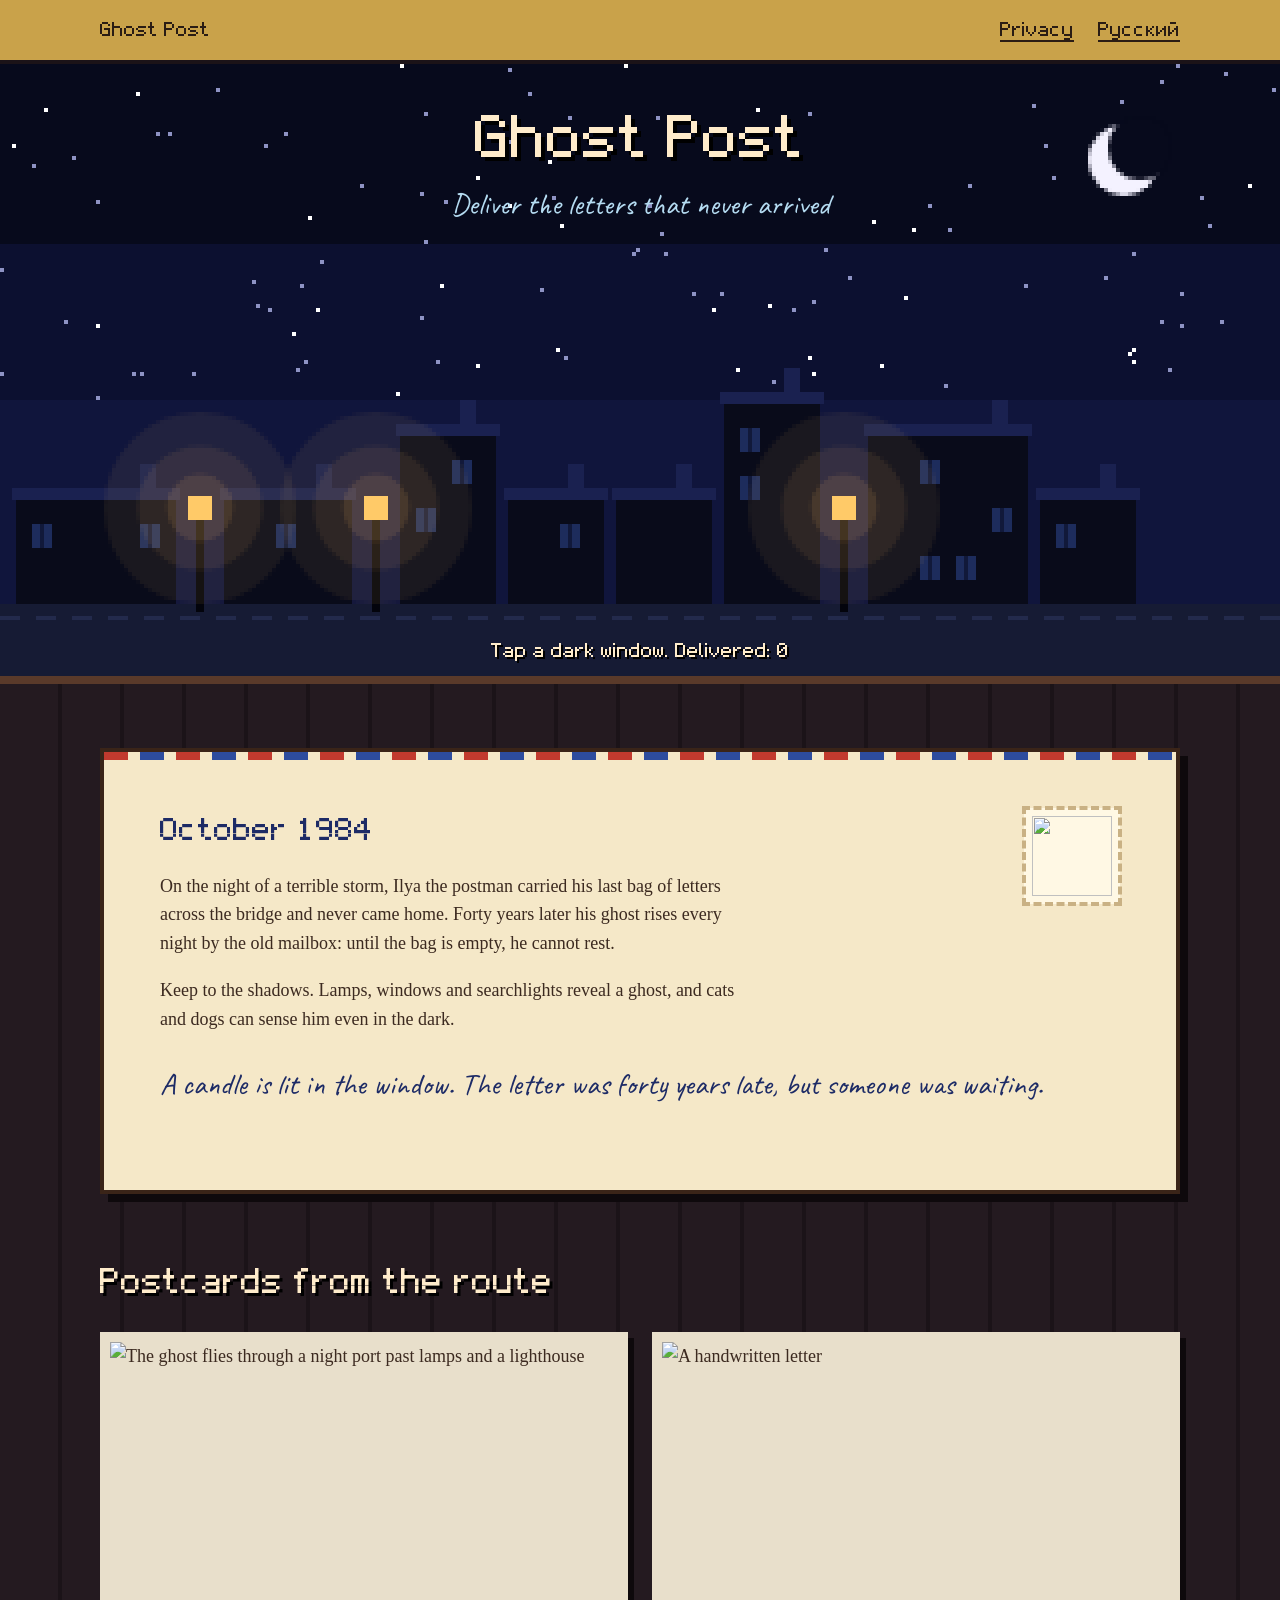
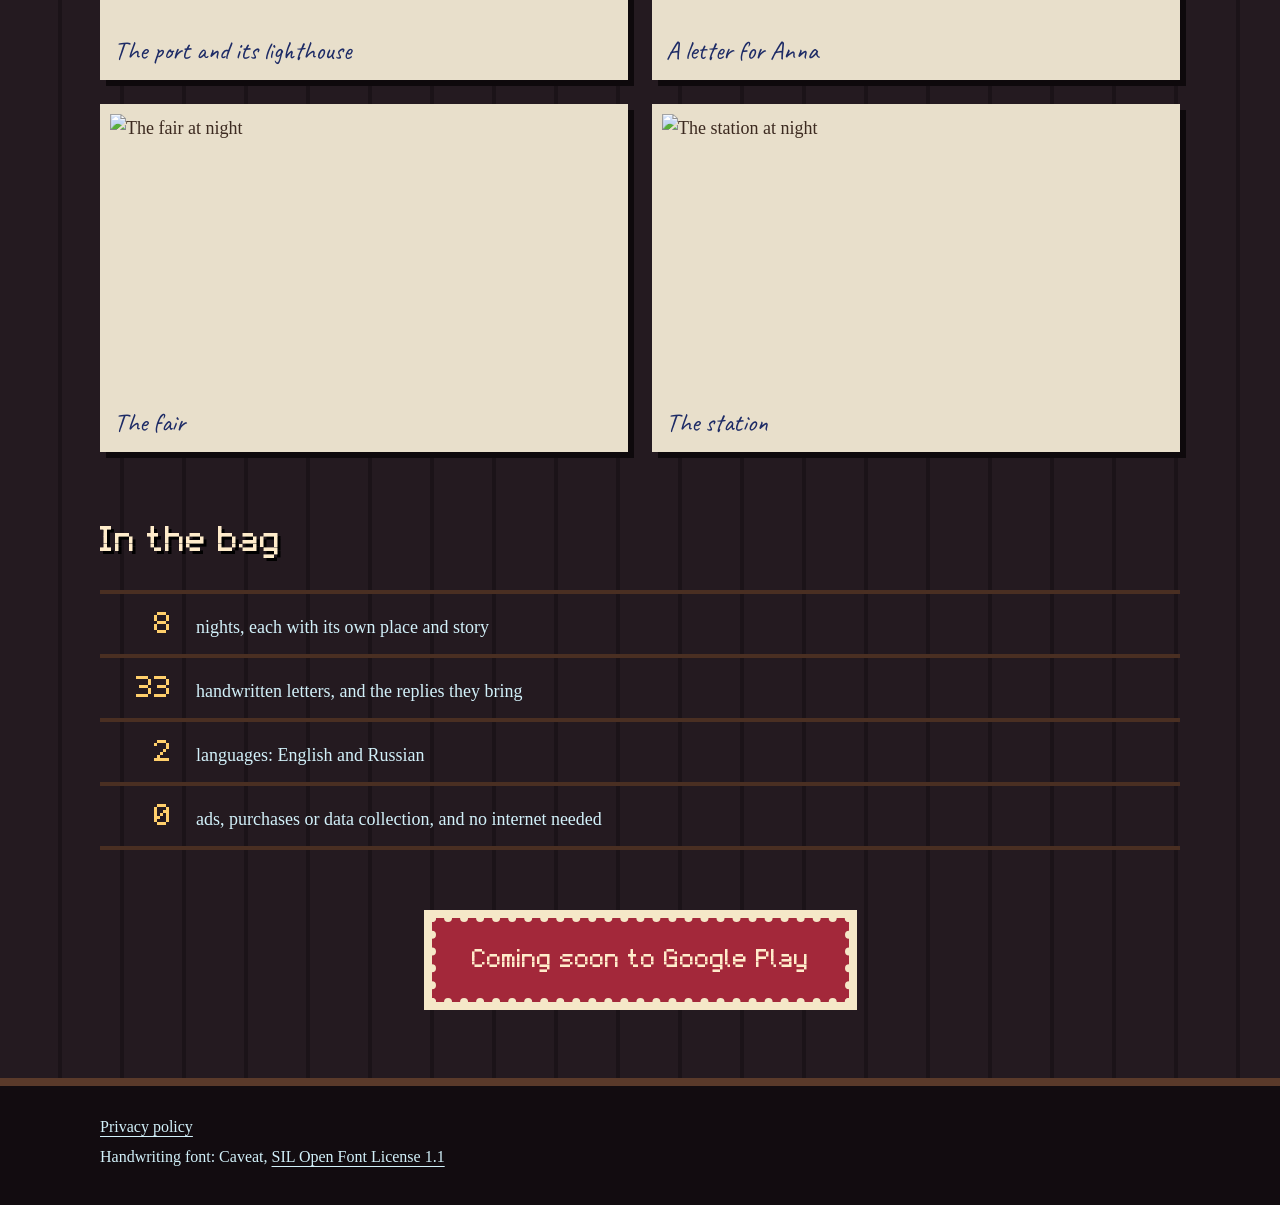
==== index.html @ e657dbdd "Add files via upload" ====
<!doctype html>
<html lang="ru" data-lang="ru">
<head>
<meta charset="utf-8">
<meta name="viewport" content="width=device-width, initial-scale=1">
<title>Призрачная почта · Ghost Post</title>
<meta name="description" content="Пиксельная игра про призрака почтальона: доставь письма, которые не дошли сорок лет назад.">
<link rel="icon" href="img/icon_512.png">
<link rel="stylesheet" href="style.css">
</head>
<body>
<header class="bar pix"><div class="wrap">
  <a class="name" href="index.html"><span class="ru">Призрачная почта</span><span class="en" lang="en">Ghost Post</span></a>
  <a href="privacy.html"><span class="ru">Конфиденциальность</span><span class="en" lang="en">Privacy</span></a>
  <button type="button" id="lang"><span class="ru" lang="en">English</span><span class="en" lang="ru">Русский</span></button>
</div></header>

<main>
<div class="hero">
  <canvas id="town" aria-hidden="true"></canvas>
  <div class="hero-text">
    <h1><span class="ru">Призрачная почта</span><span class="en" lang="en">Ghost Post</span></h1>
    <p><span class="ru">Доставь письма, которые так и не дошли</span><span class="en" lang="en">Deliver the letters that never arrived</span></p>
  </div>
  <p class="hint pix"><span class="ru">Нажми на тёмное окно. Доставлено: <span class="n">0</span></span><span class="en" lang="en">Tap a dark window. Delivered: <span class="n">0</span></span></p>
</div>

<div class="wrap">
<article class="letter">
  <div class="stamp"><img src="img/icon_512.png" alt=""></div>
  <div class="ru">
    <h2>Октябрь 1984</h2>
    <p>В ночь страшной бури почтальон Илья нёс через мост последнюю сумку писем и не вернулся. Прошло сорок лет. Каждую ночь у старого почтового ящика появляется его призрак: пока сумка не опустеет, ему нет покоя.</p>
    <p>Прячься в тени. Свет фонарей, окон и прожекторов проявляет призрака, а кошки и собаки чуют его даже в темноте.</p>
    <p class="hand">В окне зажглась свеча. Письмо опоздало на сорок лет, но его ждали.</p>
  </div>
  <div class="en" lang="en">
    <h2>October 1984</h2>
    <p>On the night of a terrible storm, Ilya the postman carried his last bag of letters across the bridge and never came home. Forty years later his ghost rises every night by the old mailbox: until the bag is empty, he cannot rest.</p>
    <p>Keep to the shadows. Lamps, windows and searchlights reveal a ghost, and cats and dogs can sense him even in the dark.</p>
    <p class="hand">A candle is lit in the window. The letter was forty years late, but someone was waiting.</p>
  </div>
</article>

<section>
  <h2><span class="ru">Открытки с маршрута</span><span class="en" lang="en">Postcards from the route</span></h2>
  <div class="shots ru">
    <figure><img src="img/ru_2_port.png" width="1440" height="810" loading="lazy" alt="Призрак летит по ночному порту мимо фонарей и маяка"><figcaption>Порт с маяком</figcaption></figure>
    <figure><img src="img/ru_3_letter.png" width="1440" height="810" loading="lazy" alt="Письмо, написанное от руки"><figcaption>Письмо для Анны</figcaption></figure>
    <figure><img src="img/ru_4_fair.png" width="1440" height="810" loading="lazy" alt="Ночная ярмарка"><figcaption>Ярмарка</figcaption></figure>
    <figure><img src="img/ru_6_station.png" width="1440" height="810" loading="lazy" alt="Ночной вокзал"><figcaption>Вокзал</figcaption></figure>
  </div>
  <div class="shots en" lang="en">
    <figure><img src="img/en_2_port.png" width="1440" height="810" loading="lazy" alt="The ghost flies through a night port past lamps and a lighthouse"><figcaption>The port and its lighthouse</figcaption></figure>
    <figure><img src="img/en_3_letter.png" width="1440" height="810" loading="lazy" alt="A handwritten letter"><figcaption>A letter for Anna</figcaption></figure>
    <figure><img src="img/en_4_fair.png" width="1440" height="810" loading="lazy" alt="The fair at night"><figcaption>The fair</figcaption></figure>
    <figure><img src="img/en_6_station.png" width="1440" height="810" loading="lazy" alt="The station at night"><figcaption>The station</figcaption></figure>
  </div>
</section>

<section>
  <h2><span class="ru">Что в сумке</span><span class="en" lang="en">In the bag</span></h2>
  <ul class="facts ru">
    <li><b>8</b><span>ночей, у каждой своё место и своя история</span></li>
    <li><b>33</b><span>письма от руки и ответы адресатов</span></li>
    <li><b>2</b><span>языка: русский и английский</span></li>
    <li><b>0</b><span>рекламы, покупок и сбора данных, интернет не нужен</span></li>
  </ul>
  <ul class="facts en" lang="en">
    <li><b>8</b><span>nights, each with its own place and story</span></li>
    <li><b>33</b><span>handwritten letters, and the replies they bring</span></li>
    <li><b>2</b><span>languages: English and Russian</span></li>
    <li><b>0</b><span>ads, purchases or data collection, and no internet needed</span></li>
  </ul>
</section>

<!-- Когда игра выйдет, замени span на ссылку: <a class="soon pix" href="ССЫЛКА">…</a> -->
<span class="soon pix"><span class="ru">Скоро в Google Play</span><span class="en" lang="en">Coming soon to Google Play</span></span>
</div>
</main>

<footer><div class="wrap">
  <p><a href="privacy.html"><span class="ru">Политика конфиденциальности</span><span class="en" lang="en">Privacy policy</span></a></p>
  <p><span class="ru">Рукописный шрифт</span><span class="en" lang="en">Handwriting font</span>: Caveat, <a href="https://openfontlicense.org">SIL Open Font License 1.1</a></p>
</div></footer>
<script src="site.js"></script>
</body>
</html>
---- style.css ----
@font-face { font-family: GhostPix; src: url(ghostpix.ttf); font-display: swap; }
@font-face { font-family: Caveat; src: url(caveat.ttf); font-display: swap; }
:root {
  --night: #070a1c; --sky: #10133a; --wood: #241a20; --plank: #2e2229;
  --paper: #f5e8c8; --line: #c9b184; --ink: #1d2b66; --text: #3c2a20;
  --gold: #c9a24a; --lamp: #ffcf6b; --ghost: #d2f1fa; --wax: #a3283a; --air: #2d4c9e;
}
* { box-sizing: border-box; }
html { color-scheme: dark; scroll-behavior: smooth; }
body {
  margin: 0; color: var(--ghost); font: 18px/1.6 Georgia, "Times New Roman", serif;
  background: repeating-linear-gradient(90deg, var(--wood) 0 58px, #1b1318 58px 62px);
}
h1, h2, h3, .pix { font-family: GhostPix, monospace; font-weight: 400; line-height: 1.2; }
a { color: inherit; text-underline-offset: 4px; }
:focus-visible { outline: 4px solid var(--lamp); outline-offset: 4px; }
[lang][hidden] { display: none; }
html[data-lang=ru] .en, html[data-lang=en] .ru { display: none; }
.wrap { width: min(1080px, 100% - 32px); margin-inline: auto; }

.bar { background: var(--gold); color: #2a1c14; border-bottom: 4px solid #1b1318; }
.bar .wrap { display: flex; flex-wrap: wrap; align-items: center; gap: 4px 24px; min-height: 60px; font-size: 24px; }
.bar .name { margin-right: auto; text-decoration: none; }
.bar a, .bar button { padding: 8px 0; }
.bar button { font: inherit; color: inherit; background: none; border: 0; cursor: pointer; text-decoration: underline; text-underline-offset: 4px; }

.hero { position: relative; background: var(--night); border-bottom: 8px solid #5a3a2a; overflow: hidden; }
.hero canvas { display: block; width: 100%; height: clamp(440px, 68vh, 620px); image-rendering: pixelated; cursor: pointer; touch-action: pan-y; }
.hero-text { position: absolute; inset: 32px 0 auto; pointer-events: none; text-align: center; padding-inline: 16px; }
h1 { margin: 0; font-size: clamp(36px, 7vw, 72px); color: #ffeccb; text-shadow: 4px 4px 0 #000; }
.hero-text p { margin: 4px 0 0; font: 30px/1.2 Caveat, cursive; color: #b5dcf2; }
.hint { position: absolute; inset: auto 0 10px; margin: 0; text-align: center; font-size: 24px; pointer-events: none; color: #ffeccb; text-shadow: 2px 2px 0 #000; padding-inline: 16px; }

.letter {
  position: relative; background: var(--paper); color: var(--text); border: 4px solid #3a2418;
  padding: clamp(24px, 5vw, 56px); margin-block: 64px; box-shadow: 8px 8px 0 #0e090c;
}
.letter::before, .air { background-image: repeating-linear-gradient(90deg, #c23a2e 0 24px, var(--paper) 24px 36px, var(--air) 36px 60px, var(--paper) 60px 72px); }
.letter::before { content: ""; position: absolute; inset: 0 0 auto; height: 8px; }
.letter h1, .letter h2 { color: var(--ink); text-shadow: none; margin: 0 0 16px; font-size: clamp(26px, 5vw, 38px); }
.letter p { max-width: 66ch; }
.hand { font: 30px/1.35 Caveat, cursive; color: var(--ink); }
.stamp { float: right; width: 96px; height: 96px; margin: 0 0 16px 24px; padding: 8px; background: #fff8e4; outline: 4px dashed var(--line); outline-offset: -2px; }
.stamp img { width: 100%; height: 100%; image-rendering: pixelated; display: block; }

.shots { display: grid; grid-template-columns: repeat(2, 1fr); gap: 24px; margin-block: 24px 64px; }
.shots figure { margin: 0; background: #e8dfcb; color: var(--text); padding: 10px 10px 6px; box-shadow: 6px 6px 0 #0e090c; }
.shots img { width: 100%; height: auto; display: block; }
.shots figcaption { font: 26px/1.3 Caveat, cursive; padding: 6px 4px; color: var(--ink); }
section > h2 { font-size: clamp(28px, 5vw, 42px); color: #ffeccb; text-shadow: 3px 3px 0 #000; margin: 64px 0 0; }

.facts { list-style: none; margin: 24px 0 64px; padding: 0; border-top: 4px solid #4a2f22; }
.facts li { display: flex; gap: 24px; align-items: baseline; padding: 12px 0; border-bottom: 4px solid #4a2f22; }
.facts b { flex: 0 0 72px; font: 36px/1 GhostPix, monospace; color: var(--lamp); text-align: right; }

.soon { display: block; width: fit-content; max-width: 100%; margin: 0 auto 72px; padding: 20px 36px; background: var(--wax); color: #ffeccb; font-size: 30px; text-align: center; border: 8px dotted var(--paper); outline: 8px solid var(--paper); outline-offset: -4px; }
footer { border-top: 8px solid #5a3a2a; background: #120c10; padding: 24px 0 32px; font-size: 16px; }
footer p { margin: 4px 0; }
.policy h3 { font-size: 24px; margin: 28px 0 4px; color: var(--wax); }
.policy p { margin: 4px 0 0; }
@media (max-width: 640px) {
  .shots { grid-template-columns: 1fr; }
  .stamp { width: 72px; height: 72px; }
  .policy .stamp { display: none; }
  .bar .wrap { font-size: 20px; column-gap: 14px; }
  .facts b { flex-basis: 48px; }
  .bar .wrap { padding-block: 6px; }
}
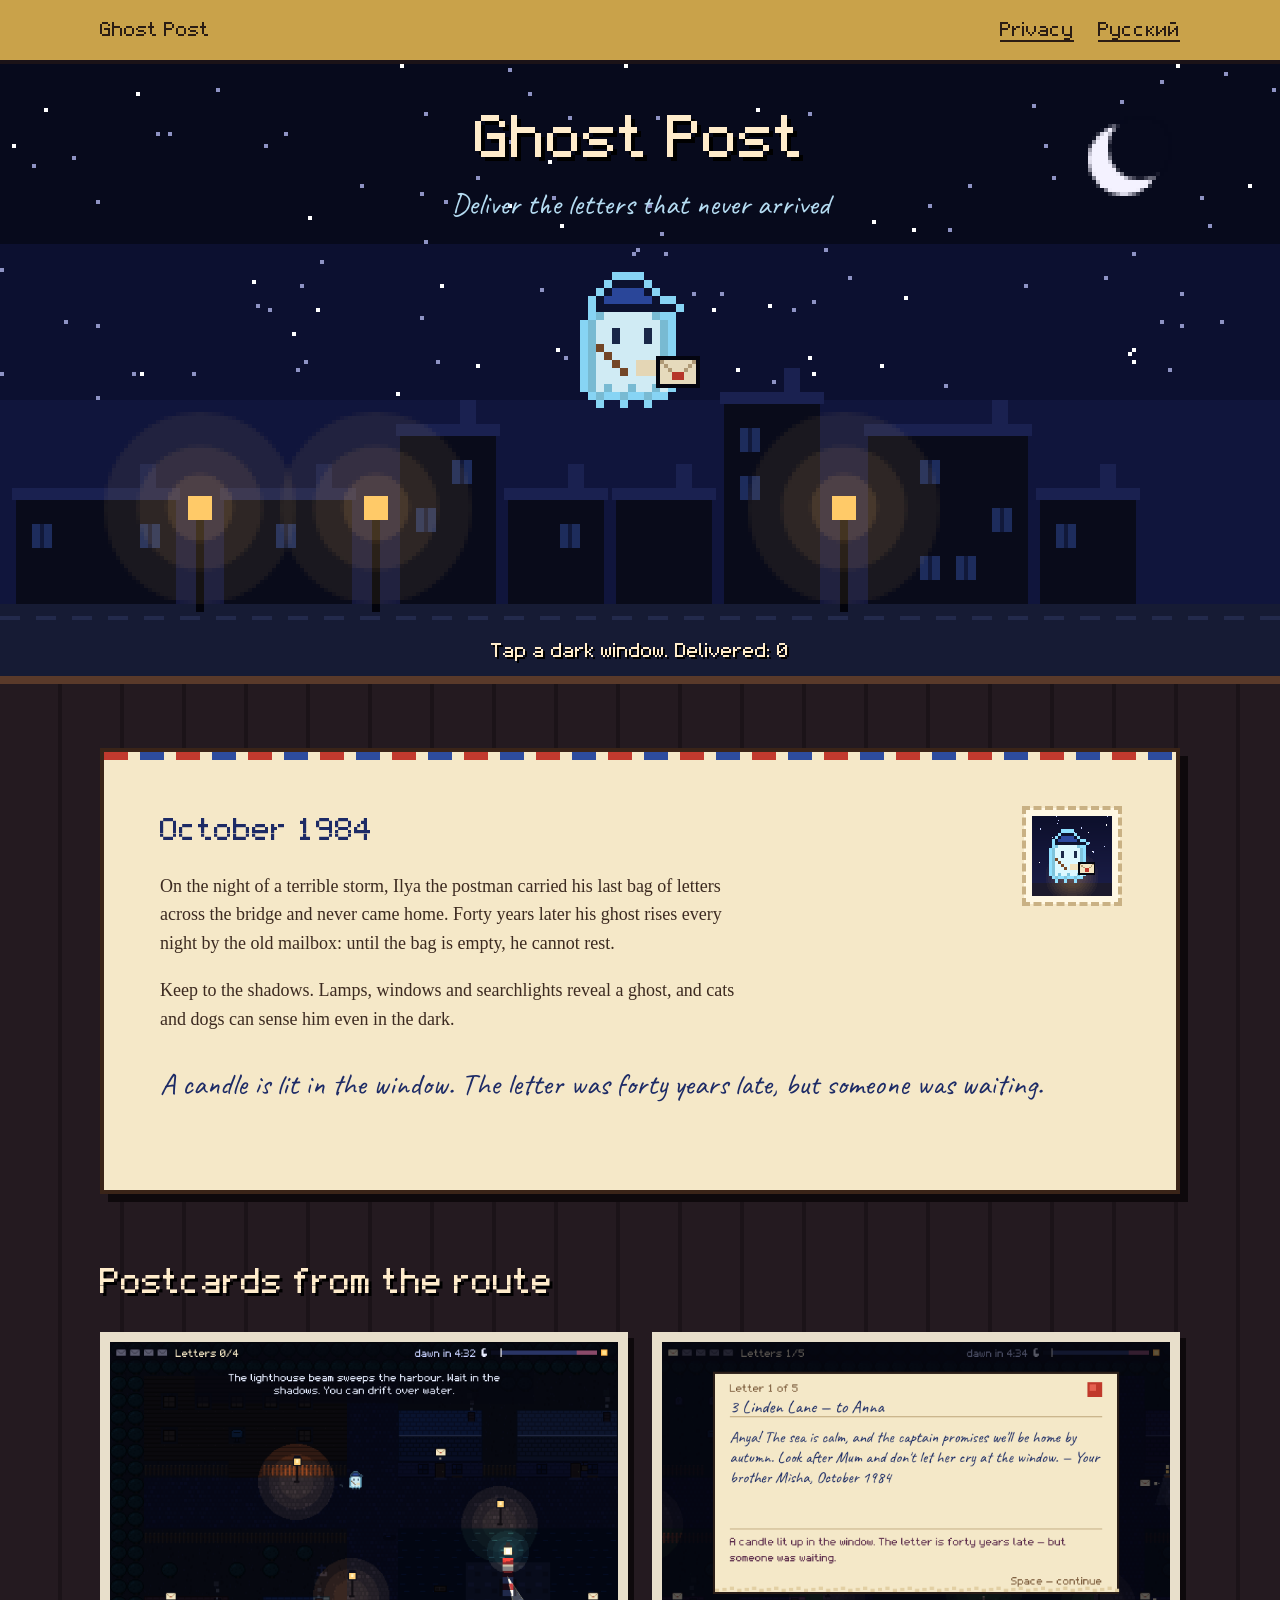
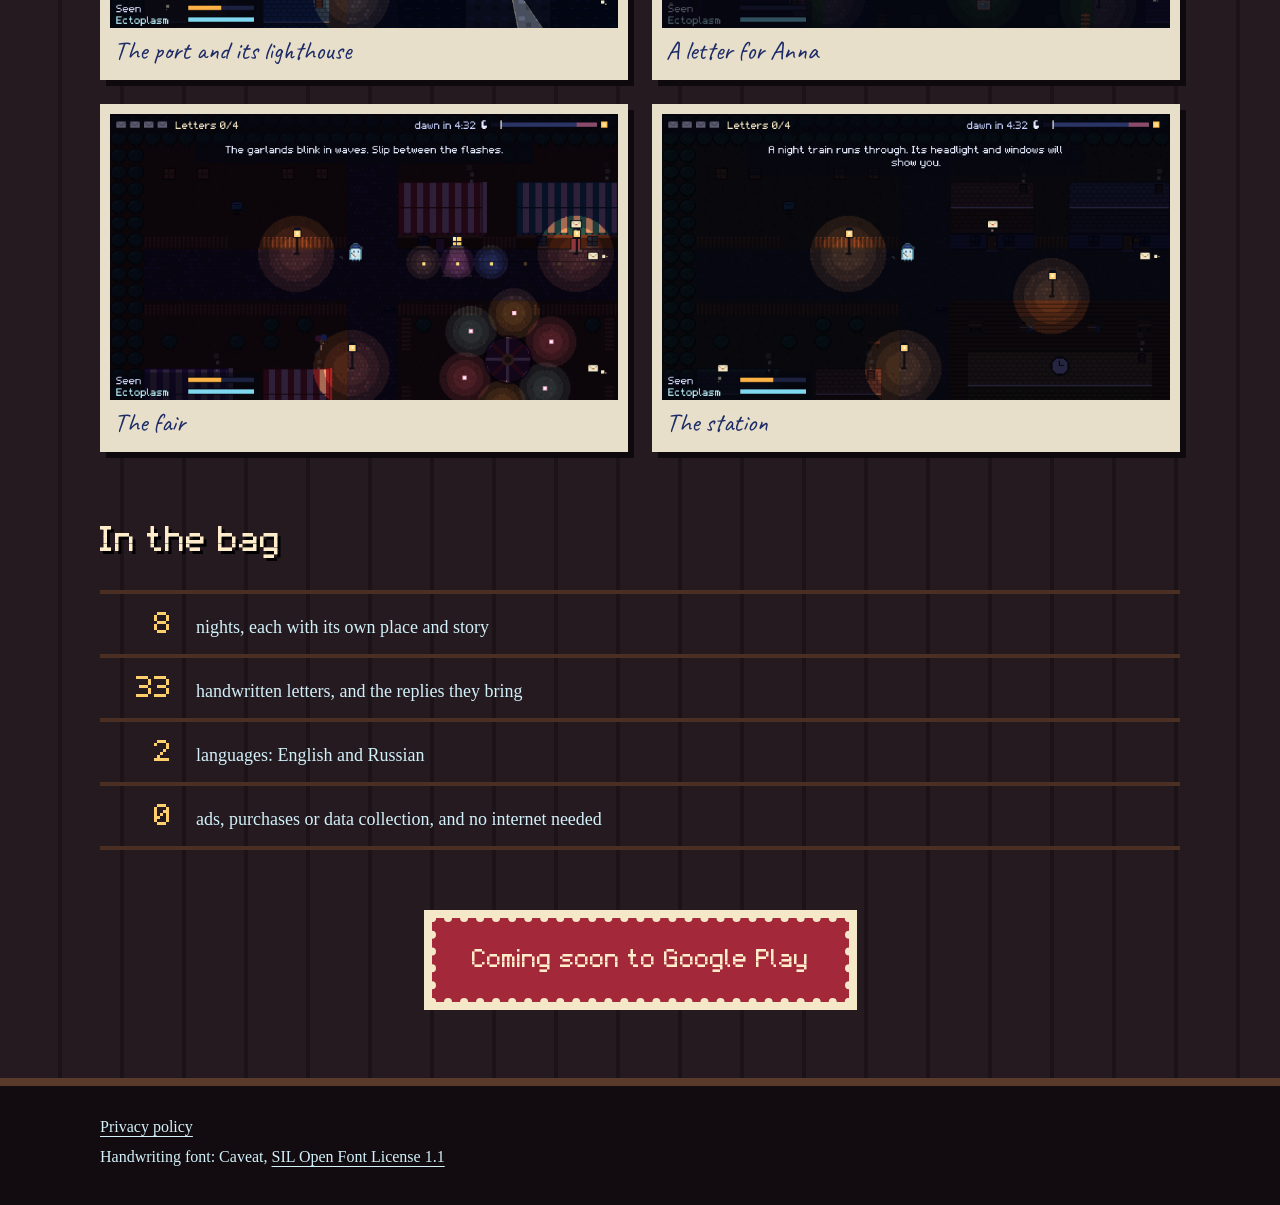
==== commit 4fb772ad: "Add files via upload" ====
--- a/index.html
+++ b/index.html
@@ -5,7 +5,7 @@
 <meta name="viewport" content="width=device-width, initial-scale=1">
 <title>Призрачная почта · Ghost Post</title>
 <meta name="description" content="Пиксельная игра про призрака почтальона: доставь письма, которые не дошли сорок лет назад.">
-<link rel="icon" href="img/icon_512.png">
+<link rel="icon" href="icon_512.png">
 <link rel="stylesheet" href="style.css">
 </head>
 <body>
@@ -27,7 +27,7 @@
 
 <div class="wrap">
 <article class="letter">
-  <div class="stamp"><img src="img/icon_512.png" alt=""></div>
+  <div class="stamp"><img src="icon_512.png" alt=""></div>
   <div class="ru">
     <h2>Октябрь 1984</h2>
     <p>В ночь страшной бури почтальон Илья нёс через мост последнюю сумку писем и не вернулся. Прошло сорок лет. Каждую ночь у старого почтового ящика появляется его призрак: пока сумка не опустеет, ему нет покоя.</p>
@@ -45,16 +45,16 @@
 <section>
   <h2><span class="ru">Открытки с маршрута</span><span class="en" lang="en">Postcards from the route</span></h2>
   <div class="shots ru">
-    <figure><img src="img/ru_2_port.png" width="1440" height="810" loading="lazy" alt="Призрак летит по ночному порту мимо фонарей и маяка"><figcaption>Порт с маяком</figcaption></figure>
-    <figure><img src="img/ru_3_letter.png" width="1440" height="810" loading="lazy" alt="Письмо, написанное от руки"><figcaption>Письмо для Анны</figcaption></figure>
-    <figure><img src="img/ru_4_fair.png" width="1440" height="810" loading="lazy" alt="Ночная ярмарка"><figcaption>Ярмарка</figcaption></figure>
-    <figure><img src="img/ru_6_station.png" width="1440" height="810" loading="lazy" alt="Ночной вокзал"><figcaption>Вокзал</figcaption></figure>
+    <figure><img src="ru_2_port.png" width="1440" height="810" loading="lazy" alt="Призрак летит по ночному порту мимо фонарей и маяка"><figcaption>Порт с маяком</figcaption></figure>
+    <figure><img src="ru_3_letter.png" width="1440" height="810" loading="lazy" alt="Письмо, написанное от руки"><figcaption>Письмо для Анны</figcaption></figure>
+    <figure><img src="ru_4_fair.png" width="1440" height="810" loading="lazy" alt="Ночная ярмарка"><figcaption>Ярмарка</figcaption></figure>
+    <figure><img src="ru_6_station.png" width="1440" height="810" loading="lazy" alt="Ночной вокзал"><figcaption>Вокзал</figcaption></figure>
   </div>
   <div class="shots en" lang="en">
-    <figure><img src="img/en_2_port.png" width="1440" height="810" loading="lazy" alt="The ghost flies through a night port past lamps and a lighthouse"><figcaption>The port and its lighthouse</figcaption></figure>
-    <figure><img src="img/en_3_letter.png" width="1440" height="810" loading="lazy" alt="A handwritten letter"><figcaption>A letter for Anna</figcaption></figure>
-    <figure><img src="img/en_4_fair.png" width="1440" height="810" loading="lazy" alt="The fair at night"><figcaption>The fair</figcaption></figure>
-    <figure><img src="img/en_6_station.png" width="1440" height="810" loading="lazy" alt="The station at night"><figcaption>The station</figcaption></figure>
+    <figure><img src="en_2_port.png" width="1440" height="810" loading="lazy" alt="The ghost flies through a night port past lamps and a lighthouse"><figcaption>The port and its lighthouse</figcaption></figure>
+    <figure><img src="en_3_letter.png" width="1440" height="810" loading="lazy" alt="A handwritten letter"><figcaption>A letter for Anna</figcaption></figure>
+    <figure><img src="en_4_fair.png" width="1440" height="810" loading="lazy" alt="The fair at night"><figcaption>The fair</figcaption></figure>
+    <figure><img src="en_6_station.png" width="1440" height="810" loading="lazy" alt="The station at night"><figcaption>The station</figcaption></figure>
   </div>
 </section>
 
